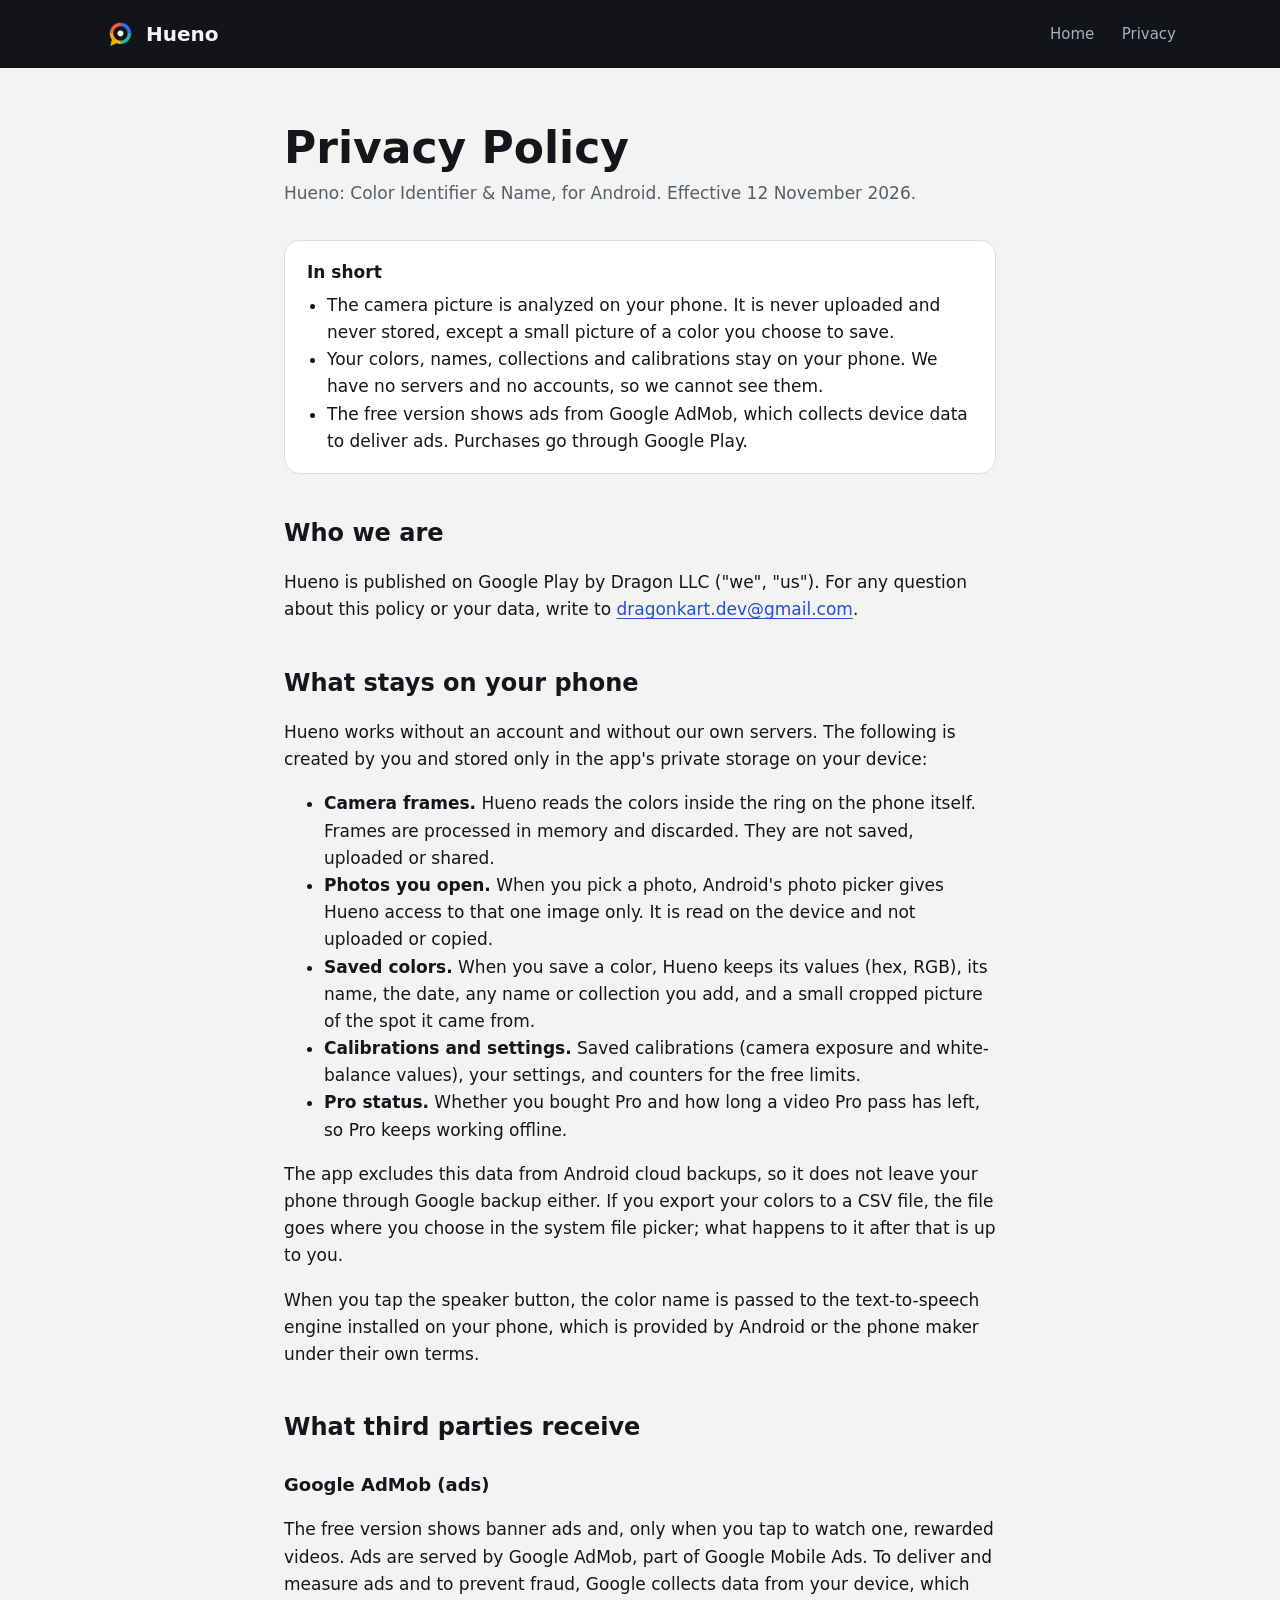
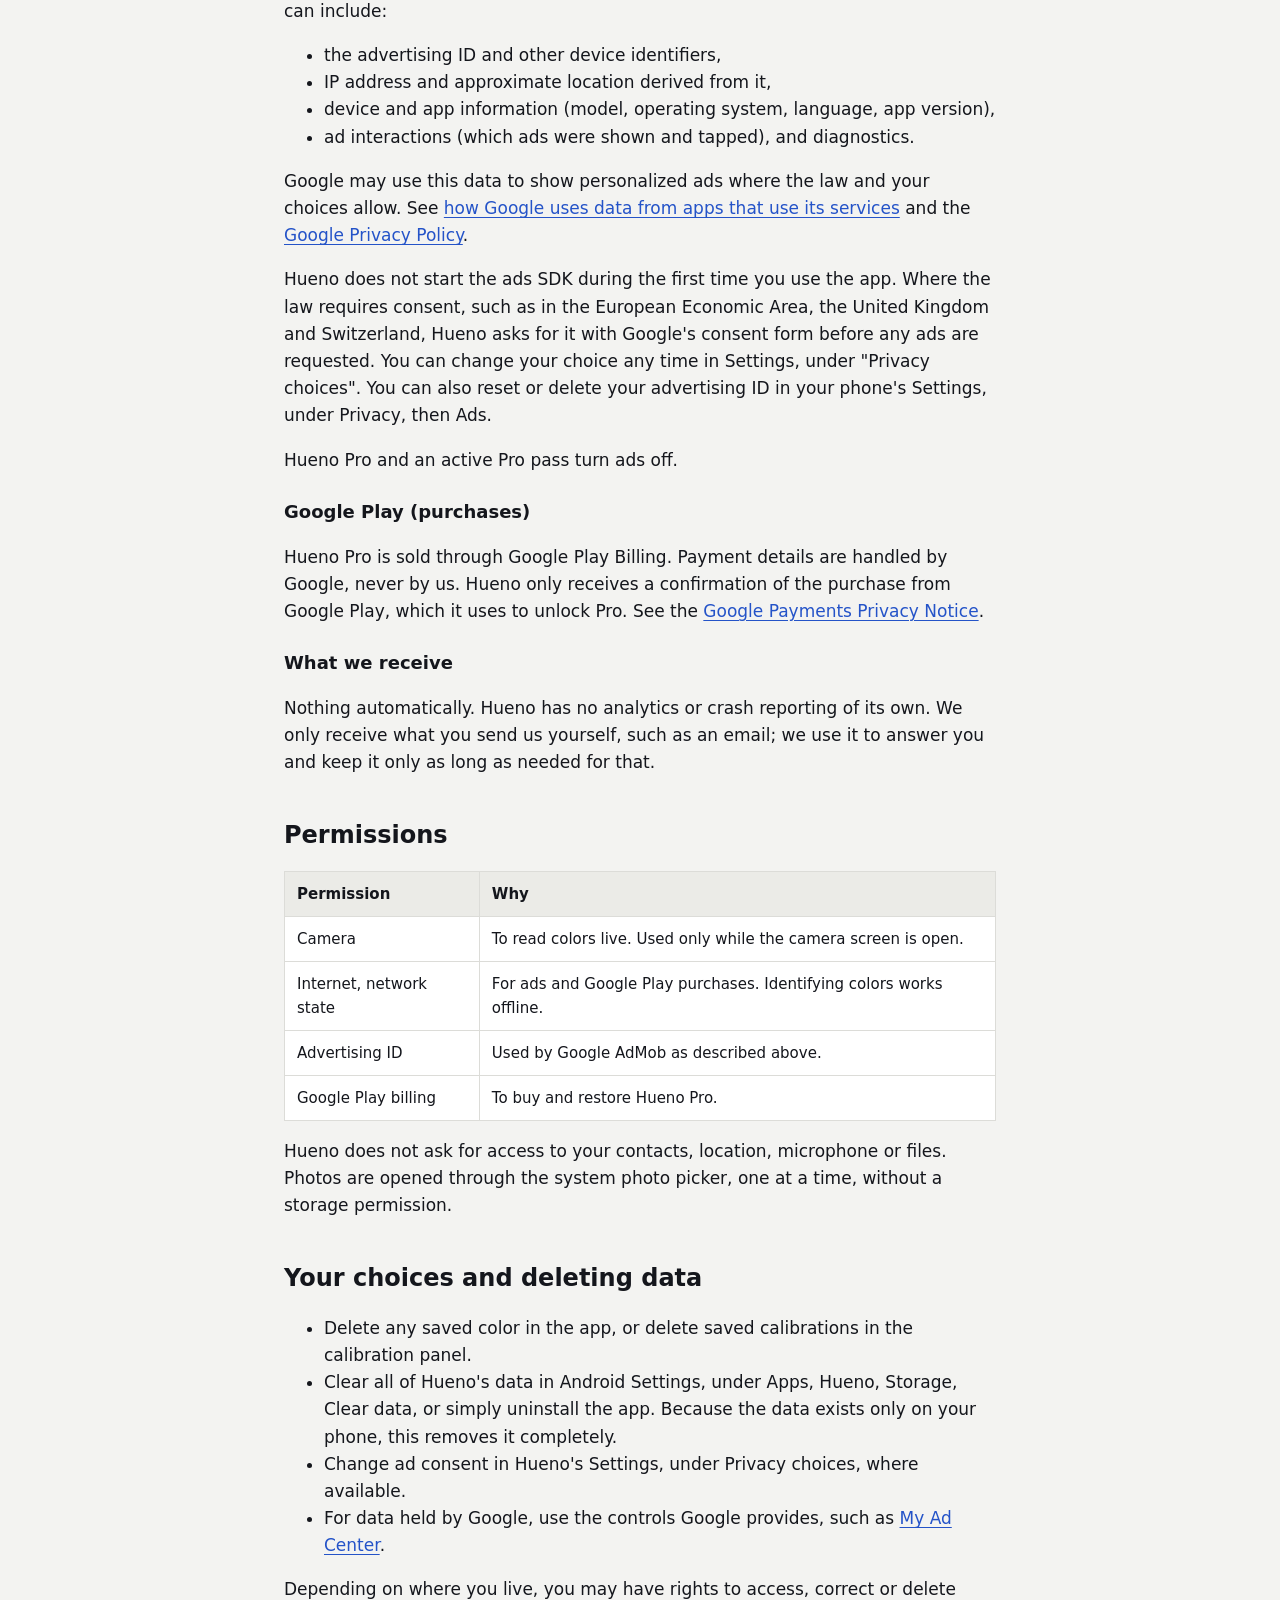
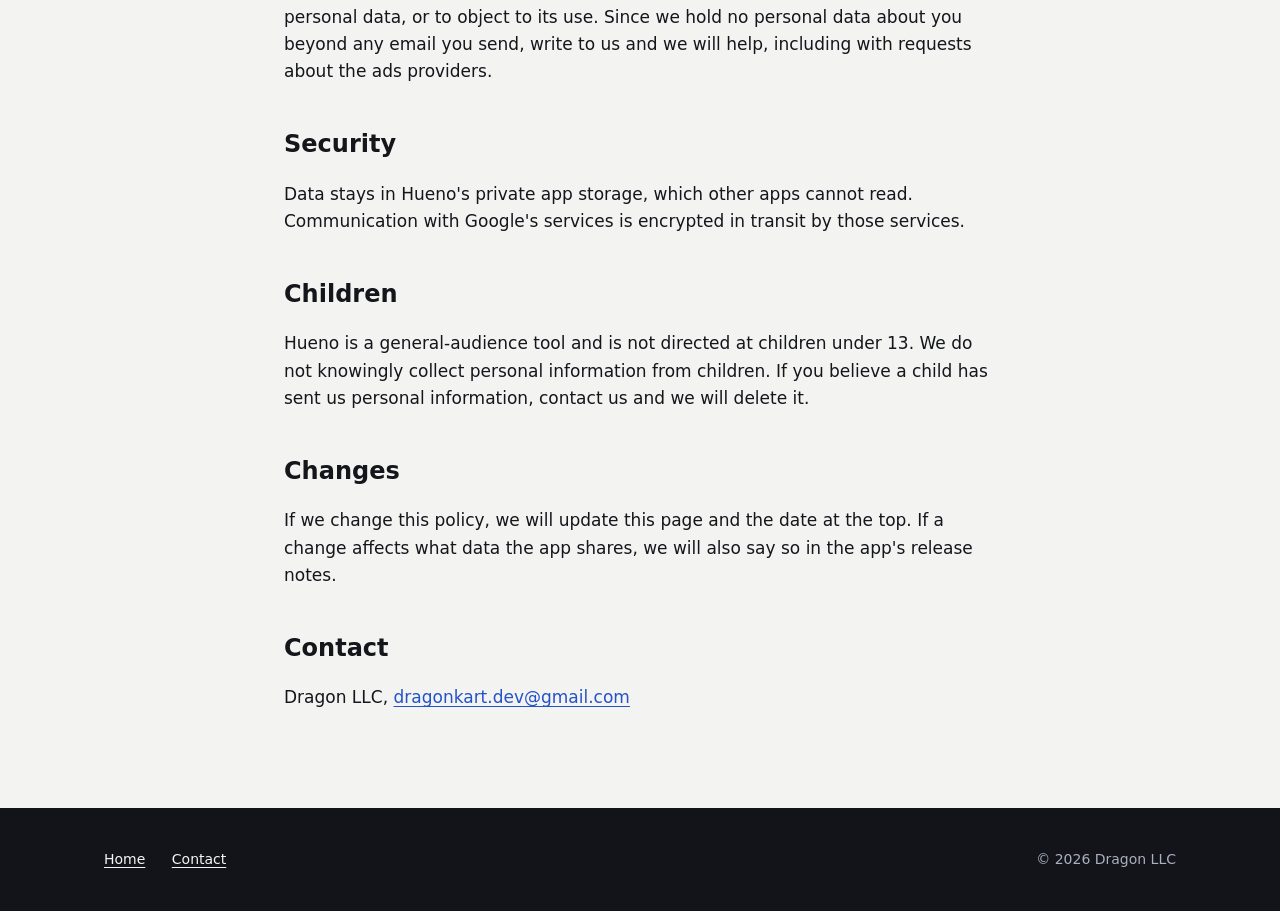
==== privacy.html @ 1329f0ed "Add the Hueno landing page and privacy policy Static site for Cloudflare Pages, on its own branch wi" ====
<!doctype html>
<html lang="en">
<head>
  <meta charset="utf-8">
  <meta name="viewport" content="width=device-width, initial-scale=1">
  <title>Privacy Policy · Hueno</title>
  <meta name="description" content="How Hueno: Color Identifier & Name handles your data.">
  <link rel="icon" type="image/png" href="/favicon.png">
  <meta name="theme-color" content="#12141a">
  <link rel="stylesheet" href="/assets/site.css">
</head>
<body>
  <a class="skip" href="#main">Skip to content</a>

  <header class="site-header">
    <div class="wrap">
      <a class="brand" href="/" aria-label="Hueno home">
        <img src="/assets/icon-192.png" alt="" width="32" height="32">Hueno
      </a>
      <nav aria-label="Main">
        <a href="/">Home</a>
        <a href="/privacy" aria-current="page">Privacy</a>
      </nav>
    </div>
  </header>

  <main id="main" class="doc">
    <div class="wrap">
      <h1>Privacy Policy</h1>
      <p class="meta">Hueno: Color Identifier &amp; Name, for Android. Effective 12 November 2026.</p>

      <div class="summary">
        <strong>In short</strong>
        <ul>
          <li>The camera picture is analyzed on your phone. It is never uploaded and never stored, except a small picture of a color you choose to save.</li>
          <li>Your colors, names, collections and calibrations stay on your phone. We have no servers and no accounts, so we cannot see them.</li>
          <li>The free version shows ads from Google AdMob, which collects device data to deliver ads. Purchases go through Google Play.</li>
        </ul>
      </div>

      <h2>Who we are</h2>
      <p>Hueno is published on Google Play by Dragon LLC ("we", "us"). For any question about this policy or your data, write to <a href="mailto:dragonkart.dev@gmail.com">dragonkart.dev@gmail.com</a>.</p>

      <h2>What stays on your phone</h2>
      <p>Hueno works without an account and without our own servers. The following is created by you and stored only in the app's private storage on your device:</p>
      <ul>
        <li><strong>Camera frames.</strong> Hueno reads the colors inside the ring on the phone itself. Frames are processed in memory and discarded. They are not saved, uploaded or shared.</li>
        <li><strong>Photos you open.</strong> When you pick a photo, Android's photo picker gives Hueno access to that one image only. It is read on the device and not uploaded or copied.</li>
        <li><strong>Saved colors.</strong> When you save a color, Hueno keeps its values (hex, RGB), its name, the date, any name or collection you add, and a small cropped picture of the spot it came from.</li>
        <li><strong>Calibrations and settings.</strong> Saved calibrations (camera exposure and white-balance values), your settings, and counters for the free limits.</li>
        <li><strong>Pro status.</strong> Whether you bought Pro and how long a video Pro pass has left, so Pro keeps working offline.</li>
      </ul>
      <p>The app excludes this data from Android cloud backups, so it does not leave your phone through Google backup either. If you export your colors to a CSV file, the file goes where you choose in the system file picker; what happens to it after that is up to you.</p>
      <p>When you tap the speaker button, the color name is passed to the text-to-speech engine installed on your phone, which is provided by Android or the phone maker under their own terms.</p>

      <h2>What third parties receive</h2>

      <h3>Google AdMob (ads)</h3>
      <p>The free version shows banner ads and, only when you tap to watch one, rewarded videos. Ads are served by Google AdMob, part of Google Mobile Ads. To deliver and measure ads and to prevent fraud, Google collects data from your device, which can include:</p>
      <ul>
        <li>the advertising ID and other device identifiers,</li>
        <li>IP address and approximate location derived from it,</li>
        <li>device and app information (model, operating system, language, app version),</li>
        <li>ad interactions (which ads were shown and tapped), and diagnostics.</li>
      </ul>
      <p>Google may use this data to show personalized ads where the law and your choices allow. See <a href="https://policies.google.com/technologies/partner-sites">how Google uses data from apps that use its services</a> and the <a href="https://policies.google.com/privacy">Google Privacy Policy</a>.</p>
      <p>Hueno does not start the ads SDK during the first time you use the app. Where the law requires consent, such as in the European Economic Area, the United Kingdom and Switzerland, Hueno asks for it with Google's consent form before any ads are requested. You can change your choice any time in Settings, under "Privacy choices". You can also reset or delete your advertising ID in your phone's Settings, under Privacy, then Ads.</p>
      <p>Hueno Pro and an active Pro pass turn ads off.</p>

      <h3>Google Play (purchases)</h3>
      <p>Hueno Pro is sold through Google Play Billing. Payment details are handled by Google, never by us. Hueno only receives a confirmation of the purchase from Google Play, which it uses to unlock Pro. See the <a href="https://payments.google.com/payments/apis-secure/u/0/get_legal_document?ldo=0&amp;ldt=privacynotice">Google Payments Privacy Notice</a>.</p>

      <h3>What we receive</h3>
      <p>Nothing automatically. Hueno has no analytics or crash reporting of its own. We only receive what you send us yourself, such as an email; we use it to answer you and keep it only as long as needed for that.</p>

      <h2>Permissions</h2>
      <table>
        <thead><tr><th scope="col">Permission</th><th scope="col">Why</th></tr></thead>
        <tbody>
          <tr><td>Camera</td><td>To read colors live. Used only while the camera screen is open.</td></tr>
          <tr><td>Internet, network state</td><td>For ads and Google Play purchases. Identifying colors works offline.</td></tr>
          <tr><td>Advertising ID</td><td>Used by Google AdMob as described above.</td></tr>
          <tr><td>Google Play billing</td><td>To buy and restore Hueno Pro.</td></tr>
        </tbody>
      </table>
      <p>Hueno does not ask for access to your contacts, location, microphone or files. Photos are opened through the system photo picker, one at a time, without a storage permission.</p>

      <h2>Your choices and deleting data</h2>
      <ul>
        <li>Delete any saved color in the app, or delete saved calibrations in the calibration panel.</li>
        <li>Clear all of Hueno's data in Android Settings, under Apps, Hueno, Storage, Clear data, or simply uninstall the app. Because the data exists only on your phone, this removes it completely.</li>
        <li>Change ad consent in Hueno's Settings, under Privacy choices, where available.</li>
        <li>For data held by Google, use the controls Google provides, such as <a href="https://myadcenter.google.com/">My Ad Center</a>.</li>
      </ul>
      <p>Depending on where you live, you may have rights to access, correct or delete personal data, or to object to its use. Since we hold no personal data about you beyond any email you send, write to us and we will help, including with requests about the ads providers.</p>

      <h2>Security</h2>
      <p>Data stays in Hueno's private app storage, which other apps cannot read. Communication with Google's services is encrypted in transit by those services.</p>

      <h2>Children</h2>
      <p>Hueno is a general-audience tool and is not directed at children under 13. We do not knowingly collect personal information from children. If you believe a child has sent us personal information, contact us and we will delete it.</p>

      <h2>Changes</h2>
      <p>If we change this policy, we will update this page and the date at the top. If a change affects what data the app shares, we will also say so in the app's release notes.</p>

      <h2>Contact</h2>
      <p>Dragon LLC, <a href="mailto:dragonkart.dev@gmail.com">dragonkart.dev@gmail.com</a></p>
    </div>
  </main>

  <footer class="site-footer">
    <div class="wrap">
      <nav aria-label="Legal">
        <a href="/">Home</a>
        <a href="mailto:dragonkart.dev@gmail.com">Contact</a>
      </nav>
      <p style="margin:0">© 2026 Dragon LLC</p>
    </div>
  </footer>
</body>
</html>
---- assets/site.css ----
/* Hueno website. Same palette as the app: neutral ink and paper, one blue for actions,
   so the colors of the screenshots are the only strong colors on the page. */
:root {
  --ink: #12141a;
  --ink-raised: #1c1f27;
  --ink-line: #2e3240;
  --on-ink: #f4f4f2;
  --on-ink-muted: #a9afbd;
  --paper: #f3f3f1;
  --card: #ffffff;
  --paper-line: #dcdcd8;
  --on-paper: #14161c;
  --on-paper-muted: #575d6b;
  --action: #2f5fe0;
  --link: #2453c8;
  --link-on-ink: #8eaeff;
  --radius: 24px;
  --max: 1120px;
  color-scheme: light;
}

* { box-sizing: border-box; }
html { -webkit-text-size-adjust: 100%; }
body {
  margin: 0;
  font-family: system-ui, -apple-system, "Segoe UI", Roboto, "Helvetica Neue", Arial, sans-serif;
  font-size: 17px;
  line-height: 1.6;
  color: var(--on-paper);
  background: var(--paper);
}
img { max-width: 100%; height: auto; display: block; }
a { color: var(--link); text-underline-offset: 3px; }
a:focus-visible, button:focus-visible { outline: 3px solid var(--action); outline-offset: 3px; border-radius: 6px; }
.wrap { max-width: var(--max); margin: 0 auto; padding: 0 24px; }
.skip { position: absolute; left: -999px; top: 8px; background: var(--card); padding: 8px 14px; border-radius: 8px; }
.skip:focus { left: 8px; z-index: 10; }

/* Header */
.site-header { background: var(--ink); color: var(--on-ink); }
.site-header .wrap { display: flex; align-items: center; justify-content: space-between; height: 68px; }
.brand { display: flex; align-items: center; gap: 10px; color: var(--on-ink); text-decoration: none; font-weight: 700; font-size: 20px; }
.brand img { width: 32px; height: 32px; border-radius: 8px; }
.site-header nav a { color: var(--on-ink-muted); text-decoration: none; margin-left: 22px; font-size: 15px; }
.site-header nav a:hover { color: var(--on-ink); }

/* Hero */
.hero { background: var(--ink); color: var(--on-ink); overflow: hidden; }
.hero .wrap { display: grid; grid-template-columns: 1.1fr 0.9fr; gap: 48px; align-items: center; padding-top: 56px; padding-bottom: 72px; }
.hero h1 { font-size: clamp(40px, 6vw, 64px); line-height: 1.05; margin: 0 0 18px; letter-spacing: -0.02em; }
.hero p.lead { font-size: 20px; color: var(--on-ink-muted); margin: 0 0 28px; max-width: 34ch; }
.cta { display: flex; flex-wrap: wrap; gap: 14px; align-items: center; }
.btn {
  display: inline-flex; align-items: center; gap: 10px; min-height: 52px; padding: 0 24px;
  border-radius: 999px; font-weight: 600; font-size: 16px; text-decoration: none;
}
.btn-primary { background: var(--action); color: #fff; }
.btn-ghost { color: var(--on-ink); border: 1px solid var(--ink-line); }
.note { font-size: 14px; color: var(--on-ink-muted); margin-top: 14px; }
.hero-shot { justify-self: center; }

/* Phone frame around real screenshots */
.phone {
  width: 100%; max-width: 300px; border-radius: 40px; padding: 10px;
  background: #08090c; border: 1px solid #464c5c;
  box-shadow: 0 30px 60px rgba(0, 0, 0, 0.45);
}
.phone img { border-radius: 30px; width: 100%; }

/* Sections */
section { padding: 80px 0; }
.section-title { font-size: clamp(28px, 4vw, 40px); line-height: 1.15; margin: 0 0 12px; letter-spacing: -0.01em; }
.section-lead { color: var(--on-paper-muted); margin: 0 0 40px; max-width: 60ch; font-size: 18px; }

.features { display: grid; grid-template-columns: repeat(3, 1fr); gap: 28px; }
.feature { background: var(--card); border: 1px solid var(--paper-line); border-radius: var(--radius); padding: 24px; display: flex; flex-direction: column; gap: 18px; }
.feature h3 { margin: 0; font-size: 20px; }
.feature p { margin: 0; color: var(--on-paper-muted); font-size: 16px; }
.feature .phone { max-width: 220px; margin: 0 auto; box-shadow: 0 16px 32px rgba(0, 0, 0, 0.18); }

.band { background: var(--ink); color: var(--on-ink); }
.band .section-lead { color: var(--on-ink-muted); }
.band a { color: var(--link-on-ink); }
.points { display: grid; grid-template-columns: repeat(3, 1fr); gap: 28px; list-style: none; padding: 0; margin: 0; }
.points li { border-top: 1px solid var(--ink-line); padding-top: 18px; }
.points strong { display: block; font-size: 18px; margin-bottom: 6px; }
.points span { color: var(--on-ink-muted); font-size: 16px; }

.who { display: grid; grid-template-columns: repeat(2, 1fr); gap: 16px 40px; list-style: none; padding: 0; margin: 0; }
.who li { padding-left: 28px; position: relative; }
.who li::before { content: ""; position: absolute; left: 0; top: 0.55em; width: 12px; height: 12px; border-radius: 50%; border: 3px solid var(--action); }

.faq details { background: var(--card); border: 1px solid var(--paper-line); border-radius: 16px; padding: 18px 22px; margin-bottom: 12px; }
.faq summary { cursor: pointer; font-weight: 600; }
.faq details p { margin: 12px 0 0; color: var(--on-paper-muted); }

/* Footer */
.site-footer { background: var(--ink); color: var(--on-ink-muted); font-size: 14px; padding: 40px 0; }
.site-footer .wrap { display: flex; flex-wrap: wrap; gap: 16px 32px; justify-content: space-between; }
.site-footer a { color: var(--on-ink); }
.site-footer nav a { margin-right: 22px; }

/* Policy pages */
.doc { padding: 56px 0 80px; }
.doc .wrap { max-width: 760px; }
.doc h1 { font-size: clamp(32px, 5vw, 44px); line-height: 1.1; margin: 0 0 8px; }
.doc .meta { color: var(--on-paper-muted); margin: 0 0 32px; }
.doc h2 { font-size: 24px; margin: 40px 0 10px; }
.doc h3 { font-size: 18px; margin: 24px 0 6px; }
.doc table { width: 100%; border-collapse: collapse; margin: 16px 0; font-size: 15px; background: var(--card); }
.doc th, .doc td { text-align: left; vertical-align: top; padding: 10px 12px; border: 1px solid var(--paper-line); }
.doc th { background: #ebebe7; }
.summary { background: var(--card); border: 1px solid var(--paper-line); border-radius: 16px; padding: 18px 22px; }
.summary ul { margin: 6px 0 0; padding-left: 20px; }

@media (max-width: 860px) {
  .hero .wrap { grid-template-columns: 1fr; padding-top: 32px; }
  .hero-shot { order: 2; }
  .features, .points { grid-template-columns: 1fr; }
  .who { grid-template-columns: 1fr; }
  .site-header nav a { margin-left: 14px; }
  section { padding: 56px 0; }
}

@media (prefers-reduced-motion: no-preference) {
  html { scroll-behavior: smooth; }
}
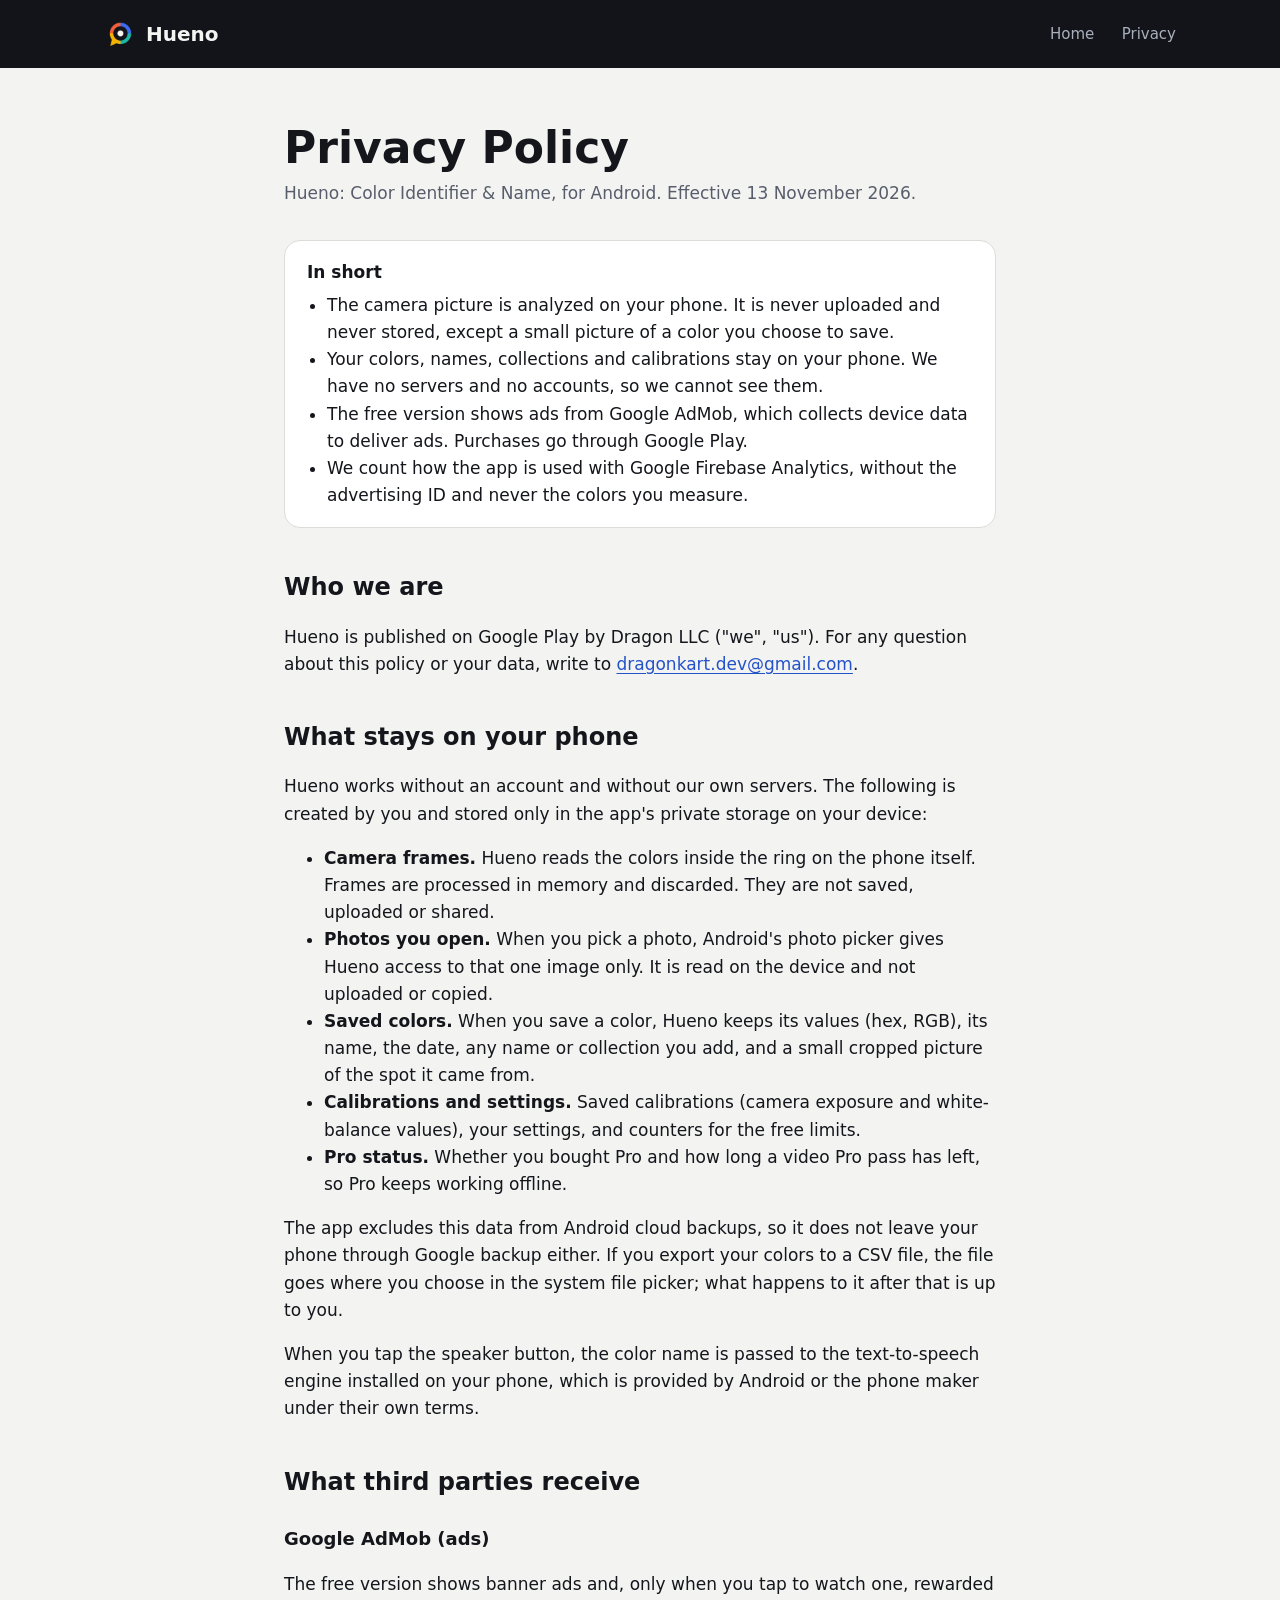
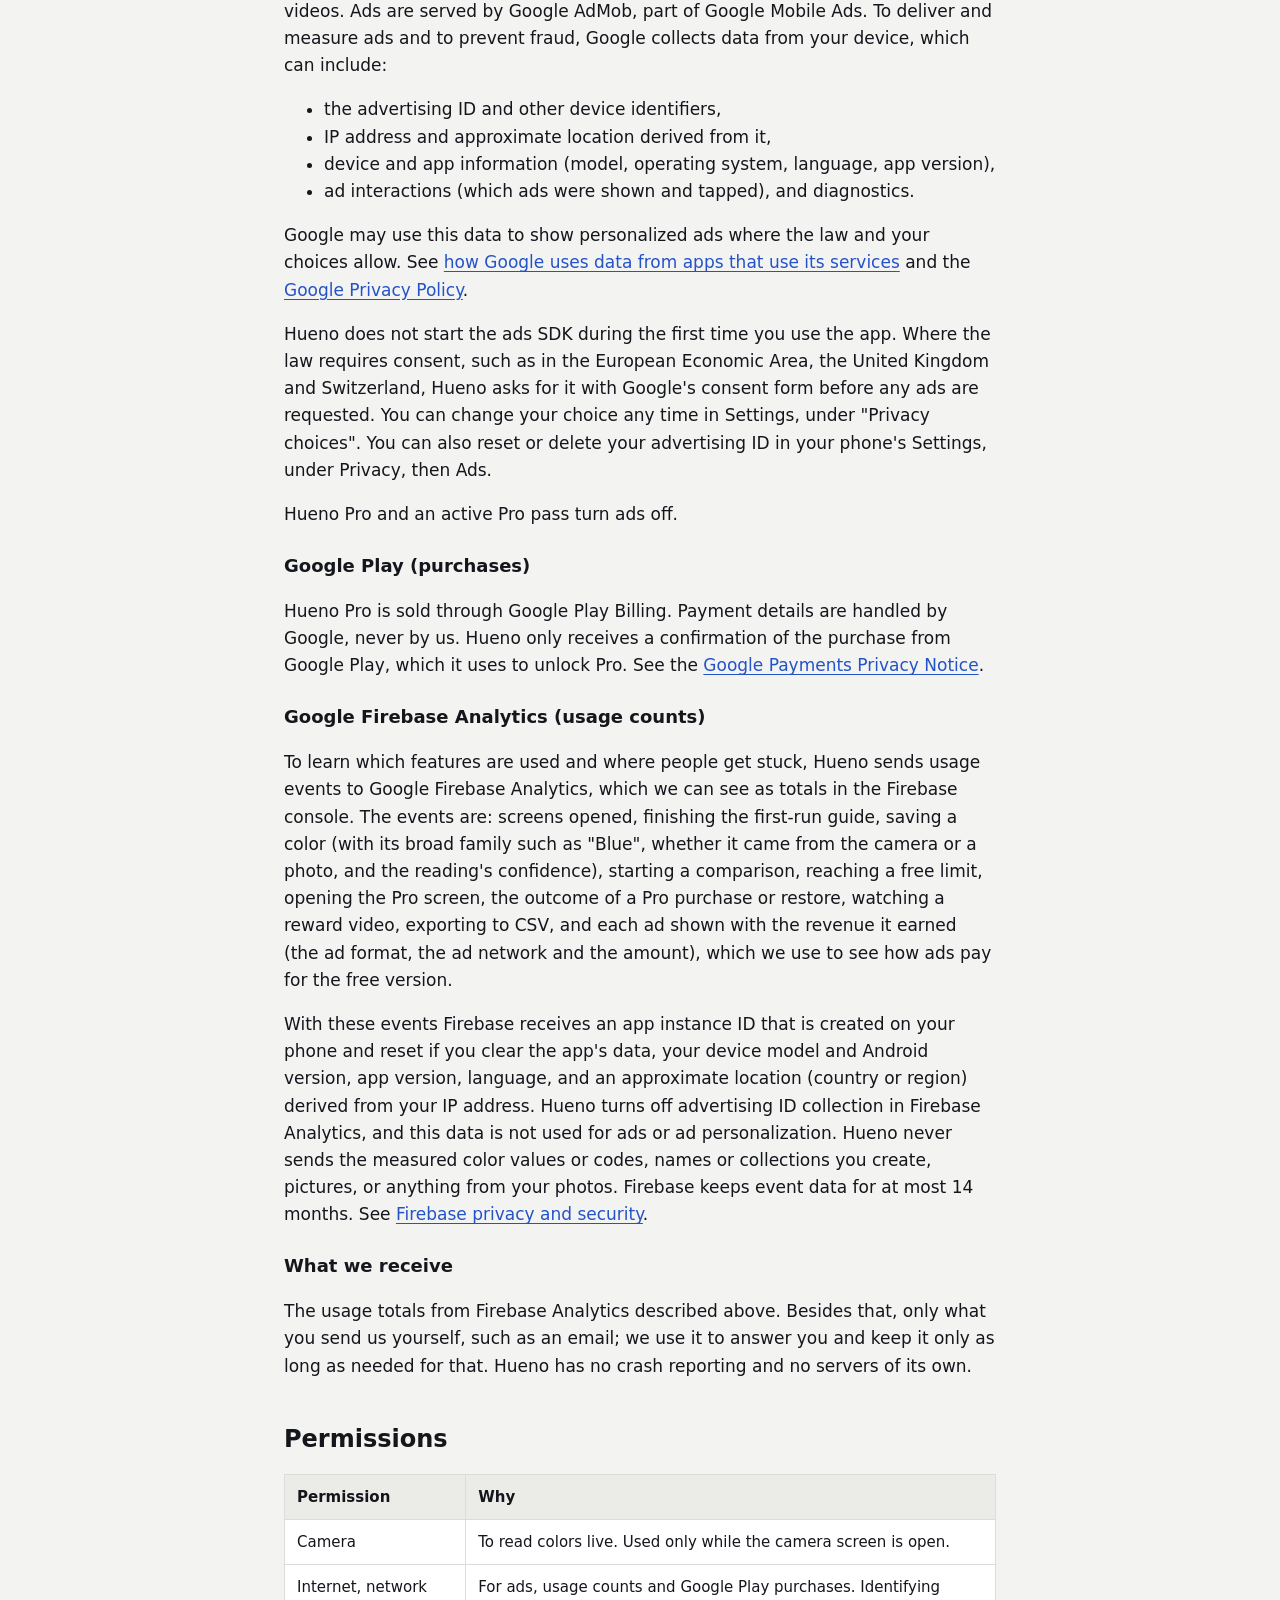
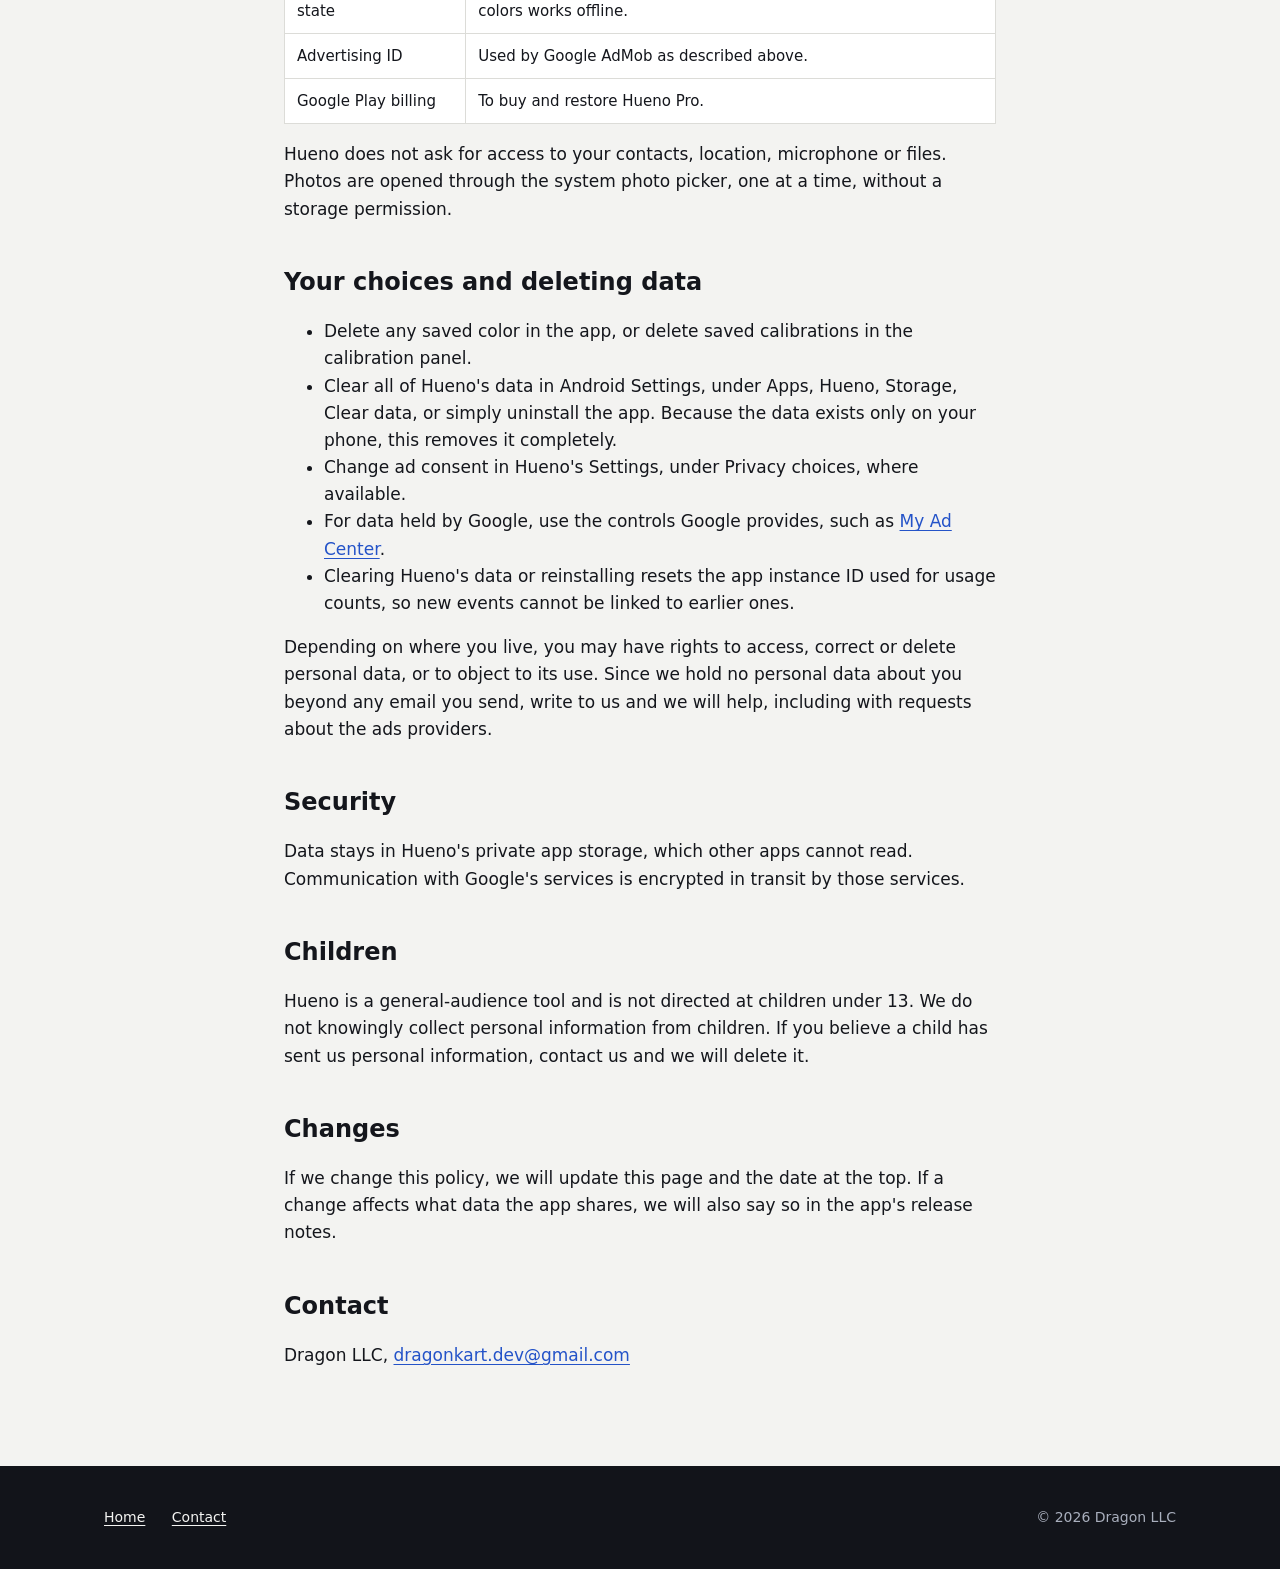
==== commit d1bf33c3: "Disclose Firebase Analytics and ad revenue events in the privacy policy Effective 13 November 2026: " ====
--- a/privacy.html
+++ b/privacy.html
@@ -27,7 +27,7 @@
   <main id="main" class="doc">
     <div class="wrap">
       <h1>Privacy Policy</h1>
-      <p class="meta">Hueno: Color Identifier &amp; Name, for Android. Effective 12 November 2026.</p>
+      <p class="meta">Hueno: Color Identifier &amp; Name, for Android. Effective 13 November 2026.</p>
 
       <div class="summary">
         <strong>In short</strong>
@@ -35,6 +35,7 @@
           <li>The camera picture is analyzed on your phone. It is never uploaded and never stored, except a small picture of a color you choose to save.</li>
           <li>Your colors, names, collections and calibrations stay on your phone. We have no servers and no accounts, so we cannot see them.</li>
           <li>The free version shows ads from Google AdMob, which collects device data to deliver ads. Purchases go through Google Play.</li>
+          <li>We count how the app is used with Google Firebase Analytics, without the advertising ID and never the colors you measure.</li>
         </ul>
       </div>
 
@@ -70,15 +71,19 @@
       <h3>Google Play (purchases)</h3>
       <p>Hueno Pro is sold through Google Play Billing. Payment details are handled by Google, never by us. Hueno only receives a confirmation of the purchase from Google Play, which it uses to unlock Pro. See the <a href="https://payments.google.com/payments/apis-secure/u/0/get_legal_document?ldo=0&amp;ldt=privacynotice">Google Payments Privacy Notice</a>.</p>
 
+      <h3>Google Firebase Analytics (usage counts)</h3>
+      <p>To learn which features are used and where people get stuck, Hueno sends usage events to Google Firebase Analytics, which we can see as totals in the Firebase console. The events are: screens opened, finishing the first-run guide, saving a color (with its broad family such as "Blue", whether it came from the camera or a photo, and the reading's confidence), starting a comparison, reaching a free limit, opening the Pro screen, the outcome of a Pro purchase or restore, watching a reward video, exporting to CSV, and each ad shown with the revenue it earned (the ad format, the ad network and the amount), which we use to see how ads pay for the free version.</p>
+      <p>With these events Firebase receives an app instance ID that is created on your phone and reset if you clear the app's data, your device model and Android version, app version, language, and an approximate location (country or region) derived from your IP address. Hueno turns off advertising ID collection in Firebase Analytics, and this data is not used for ads or ad personalization. Hueno never sends the measured color values or codes, names or collections you create, pictures, or anything from your photos. Firebase keeps event data for at most 14 months. See <a href="https://firebase.google.com/support/privacy">Firebase privacy and security</a>.</p>
+
       <h3>What we receive</h3>
-      <p>Nothing automatically. Hueno has no analytics or crash reporting of its own. We only receive what you send us yourself, such as an email; we use it to answer you and keep it only as long as needed for that.</p>
+      <p>The usage totals from Firebase Analytics described above. Besides that, only what you send us yourself, such as an email; we use it to answer you and keep it only as long as needed for that. Hueno has no crash reporting and no servers of its own.</p>
 
       <h2>Permissions</h2>
       <table>
         <thead><tr><th scope="col">Permission</th><th scope="col">Why</th></tr></thead>
         <tbody>
           <tr><td>Camera</td><td>To read colors live. Used only while the camera screen is open.</td></tr>
-          <tr><td>Internet, network state</td><td>For ads and Google Play purchases. Identifying colors works offline.</td></tr>
+          <tr><td>Internet, network state</td><td>For ads, usage counts and Google Play purchases. Identifying colors works offline.</td></tr>
           <tr><td>Advertising ID</td><td>Used by Google AdMob as described above.</td></tr>
           <tr><td>Google Play billing</td><td>To buy and restore Hueno Pro.</td></tr>
         </tbody>
@@ -91,6 +96,7 @@
         <li>Clear all of Hueno's data in Android Settings, under Apps, Hueno, Storage, Clear data, or simply uninstall the app. Because the data exists only on your phone, this removes it completely.</li>
         <li>Change ad consent in Hueno's Settings, under Privacy choices, where available.</li>
         <li>For data held by Google, use the controls Google provides, such as <a href="https://myadcenter.google.com/">My Ad Center</a>.</li>
+        <li>Clearing Hueno's data or reinstalling resets the app instance ID used for usage counts, so new events cannot be linked to earlier ones.</li>
       </ul>
       <p>Depending on where you live, you may have rights to access, correct or delete personal data, or to object to its use. Since we hold no personal data about you beyond any email you send, write to us and we will help, including with requests about the ads providers.</p>
 
